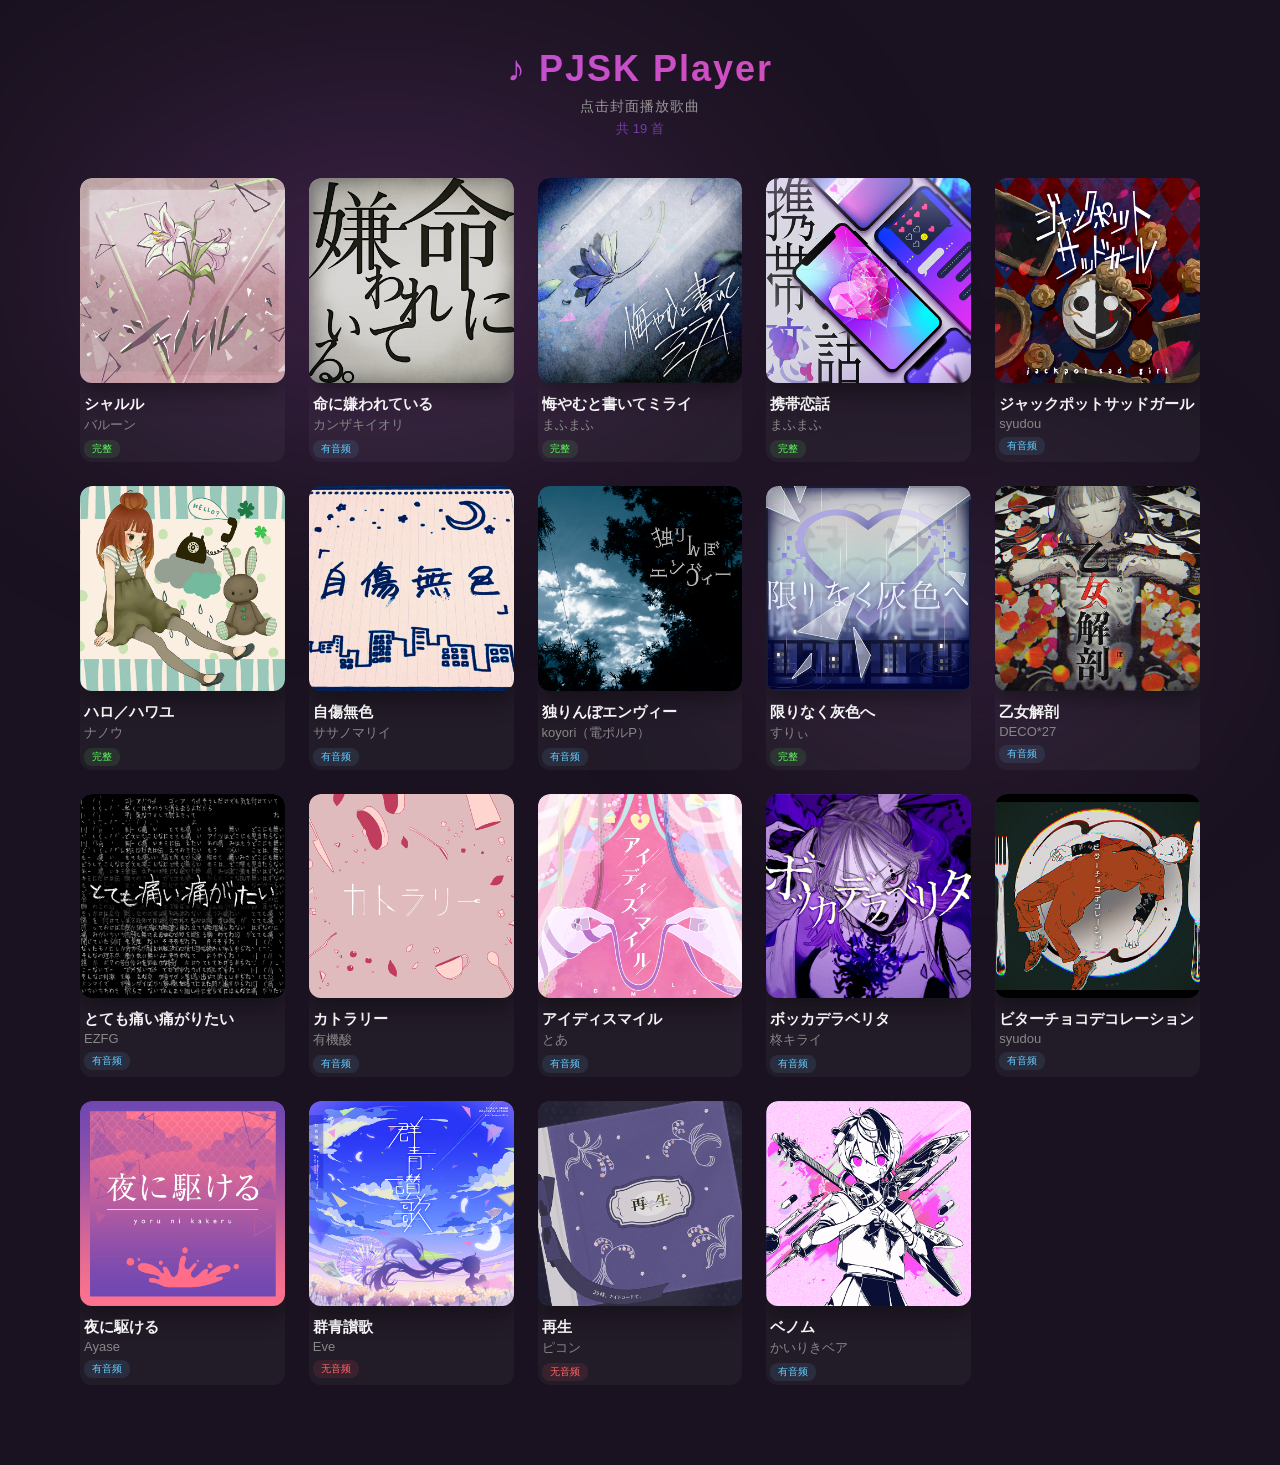
==== main.html @ 4e9cee90 "New beginning, new start." ====
<!DOCTYPE html>
<html lang="zh-CN">
<head>
    <meta charset="UTF-8">
    <meta name="viewport" content="width=device-width, initial-scale=1.0">
    <title>PJSK Player 歌曲库</title>
    <style>
        :root { --theme: #884499; }
        * { margin: 0; padding: 0; box-sizing: border-box; }
        body {
            font-family: -apple-system, BlinkMacSystemFont, 'Segoe UI', 'PingFang SC', 'Hiragino Sans GB', sans-serif;
            background: #1a1220;
            color: #fff;
            min-height: 100vh;
            position: relative;
        }
        body::before {
            content: '';
            position: fixed;
            inset: 0;
            z-index: 0;
            background:
                radial-gradient(ellipse 70% 60% at 30% 30%, rgba(136,68,153,0.35) 0%, transparent 55%),
                radial-gradient(ellipse 50% 50% at 75% 70%, rgba(136,68,153,0.22) 0%, transparent 50%);
            filter: blur(80px);
            pointer-events: none;
        }
        .header {
            position: relative;
            z-index: 1;
            padding: 48px 40px 16px;
            max-width: 1200px;
            margin: 0 auto;
            text-align: center;
        }
        .header h1 {
            font-size: 36px;
            font-weight: 800;
            letter-spacing: 2px;
            background: linear-gradient(135deg, #a855f7, #ec4899);
            -webkit-background-clip: text;
            -webkit-text-fill-color: transparent;
            background-clip: text;
        }
        .header p {
            color: #999;
            margin-top: 8px;
            font-size: 14px;
            letter-spacing: 1px;
        }
        .header .count {
            margin-top: 4px;
            font-size: 13px;
            color: rgba(168,85,247,0.6);
        }
        .song-grid {
            position: relative;
            z-index: 1;
            max-width: 1200px;
            margin: 0 auto;
            padding: 24px 40px 80px;
            display: grid;
            grid-template-columns: repeat(auto-fill, minmax(180px, 1fr));
            gap: 24px;
        }
        .song-card {
            cursor: pointer;
            transition: all 0.35s cubic-bezier(0.25,0.1,0.25,1);
            position: relative;
            border-radius: 12px;
            overflow: hidden;
            background: rgba(255,255,255,0.04);
        }
        .song-card:hover {
            transform: translateY(-6px) scale(1.02);
        }
        .song-card:active { transform: scale(0.96); }
        .card-cover {
            width: 100%;
            aspect-ratio: 1;
            border-radius: 12px;
            overflow: hidden;
            background: linear-gradient(135deg, #2d2d5e, #1a1a3e);
            position: relative;
            box-shadow: 0 8px 24px rgba(0,0,0,0.4);
            transition: box-shadow 0.35s ease;
        }
        .song-card:hover .card-cover {
            box-shadow: 0 12px 36px rgba(136,68,153,0.3);
        }
        .card-cover img {
            width: 100%;
            height: 100%;
            object-fit: cover;
            display: block;
            transition: transform 0.4s ease;
        }
        .song-card:hover .card-cover img {
            transform: scale(1.08);
        }
        .card-cover .play-overlay {
            position: absolute;
            inset: 0;
            background: rgba(0,0,0,0.45);
            display: flex;
            align-items: center;
            justify-content: center;
            opacity: 0;
            transition: opacity 0.3s ease;
            backdrop-filter: blur(2px);
        }
        .song-card:hover .play-overlay { opacity: 1; }
        .play-overlay .play-icon {
            width: 60px;
            height: 60px;
            border-radius: 50%;
            background: rgba(136,68,153,0.85);
            display: flex;
            align-items: center;
            justify-content: center;
            font-size: 28px;
            color: #fff;
            transform: scale(0.7);
            transition: transform 0.3s cubic-bezier(0.34,1.56,0.64,1);
        }
        .song-card:hover .play-icon {
            transform: scale(1);
        }
        .card-info {
            padding: 12px 4px 4px;
        }
        .card-title {
            font-size: 15px;
            font-weight: 600;
            white-space: nowrap;
            overflow: hidden;
            text-overflow: ellipsis;
        }
        .card-artist {
            font-size: 13px;
            color: #888;
            margin-top: 2px;
            white-space: nowrap;
            overflow: hidden;
            text-overflow: ellipsis;
        }
        .card-badges {
            display: flex;
            gap: 6px;
            margin-top: 6px;
        }
        .card-badge {
            font-size: 10px;
            padding: 2px 8px;
            border-radius: 8px;
            background: rgba(136,68,153,0.15);
            color: rgba(255,255,255,0.5);
        }
        .card-badge.ok { color: #6cf; background: rgba(102,204,255,0.1); }
        .card-badge.missing { color: #f66; background: rgba(255,102,102,0.1); }
        .card-badge.perfect { color: #6f6; background: rgba(102,255,102,0.1); }

        .empty-state {
            grid-column: 1 / -1;
            text-align: center;
            padding: 80px 20px;
            color: #666;
        }
        .empty-state .icon { font-size: 56px; margin-bottom: 16px; }
        .empty-state h3 { font-size: 20px; margin-bottom: 8px; color: #999; }
        .empty-state p { font-size: 14px; line-height: 1.6; }
        .empty-state code {
            background: rgba(255,255,255,0.08);
            padding: 2px 8px;
            border-radius: 4px;
            font-size: 13px;
            color: #c084fc;
        }

        /* 加载动画 */
        .song-grid.loading .song-card {
            opacity: 0;
            animation: fadeUp 0.4s ease forwards;
        }
        @keyframes fadeUp {
            from { opacity: 0; transform: translateY(20px); }
            to { opacity: 1; transform: translateY(0); }
        }

        @media (max-width: 800px) {
            .song-grid { grid-template-columns: repeat(auto-fill, minmax(150px, 1fr)); gap: 16px; padding: 16px 16px 60px; }
            .header { padding: 32px 16px 8px; }
            .header h1 { font-size: 28px; }
        }
        @media (max-width: 480px) {
            .song-grid { grid-template-columns: repeat(2, 1fr); gap: 12px; padding: 12px 12px 40px; }
            .card-title { font-size: 13px; }
            .card-artist { font-size: 11px; }
            .play-overlay .play-icon { width: 44px; height: 44px; font-size: 20px; }
        }
    </style>
</head>
<body>
    <div class="header">
        <h1>♪ PJSK Player</h1>
        <p>点击封面播放歌曲</p>
        <div class="count" id="songCount"></div>
    </div>
    <div class="song-grid" id="songGrid"></div>
    <script>
    // ═══════════════════════════════════════════════════════════
    // 从 songs.json 加载歌曲库
    // ═══════════════════════════════════════════════════════════
    let songs = [];

    async function loadSongs() {
        try {
            const response = await fetch('songs.json');
            songs = await response.json();
            render();
        } catch (error) {
            console.error('加载失败:', error);
            renderError('无法加载 songs.json');
        }
    }

    // ═══════════════════════════════════════════════════════════
    // 渲染封面墙
    // ═══════════════════════════════════════════════════════════
    function render() {
        const grid = document.getElementById('songGrid');
        document.getElementById('songCount').textContent = `共 ${songs.length} 首`;

        if (songs.length === 0) {
            grid.innerHTML = `
                <div class="empty-state">
                    <div class="icon">📋</div>
                    <h3>还没有添加歌曲</h3>
                    <p>在 <code>songs.json</code> 中添加歌曲信息后刷新即可</p>
                </div>`;
            return;
        }

        let html = '';
        songs.forEach((s, i) => {
            const audioOk = !!(s.neteaseId);
            const LRC_IDS = new Set(['19','60','61','66','90']);
            const lyricOk = LRC_IDS.has(s.id);
            let badge;
            if (audioOk && lyricOk) badge = '<span class="card-badge perfect">完整</span>';
            else if (audioOk) badge = '<span class="card-badge ok">有音频</span>';
            else badge = '<span class="card-badge missing">无音频</span>';

            const coverInner = s.cover
                ? `<img src="${s.cover}" alt="${s.title}" loading="lazy" />`
                : `<span style="font-size:40px;opacity:0.3;">🎵</span>`;
            html += `
                <div class="song-card" onclick="playSong('${s.id}')" style="animation-delay:${i * 0.04}s">
                    <div class="card-cover">
                        ${coverInner}
                        <div class="play-overlay"><div class="play-icon">▶</div></div>
                    </div>
                    <div class="card-info">
                        <div class="card-title">${s.title || '未命名歌曲'}</div>
                        <div class="card-artist">${s.artist || '未知歌手'}</div>
                        <div class="card-badges">${badge}</div>
                    </div>
                </div>`;
        });
        grid.innerHTML = html;
        grid.classList.add('loading');
    }

    function renderError(message) {
        const grid = document.getElementById('songGrid');
        grid.innerHTML = `
            <div class="empty-state" style="color:#e55;">
                <div class="icon">⚠️</div>
                <h3>加载失败</h3>
                <p>${message}</p>
                <p style="margin-top:12px;font-size:13px;color:#888;">请确保 <code>songs.json</code> 存在且格式正确</p>
            </div>`;
    }

    // ═══════════════════════════════════════════════════════════
    // 点击歌曲 → 跳转播放器
    // ═══════════════════════════════════════════════════════════
    function playSong(id) {
        const song = songs.find(s => s.id === id);
        if (!song) { alert('歌曲数据未找到'); return; }
        const NETBASE = 'http://music.163.com/song/media/outer/url?id=';
        if (!song.neteaseId) { alert('该歌曲尚未配置音频文件'); return; }

        const data = {
            title: song.title || '',
            artist: song.artist || '',
            coverUrl: song.cover || '',
            audioUrl: NETBASE + song.neteaseId + '.mp3',
            lrcText: '',
        };
        localStorage.setItem('pjsk_song_' + id, JSON.stringify(data));
        window.location.href = 'player.html?id=' + encodeURIComponent(id);
    }

    loadSongs();
    </script>
</body>
</html>
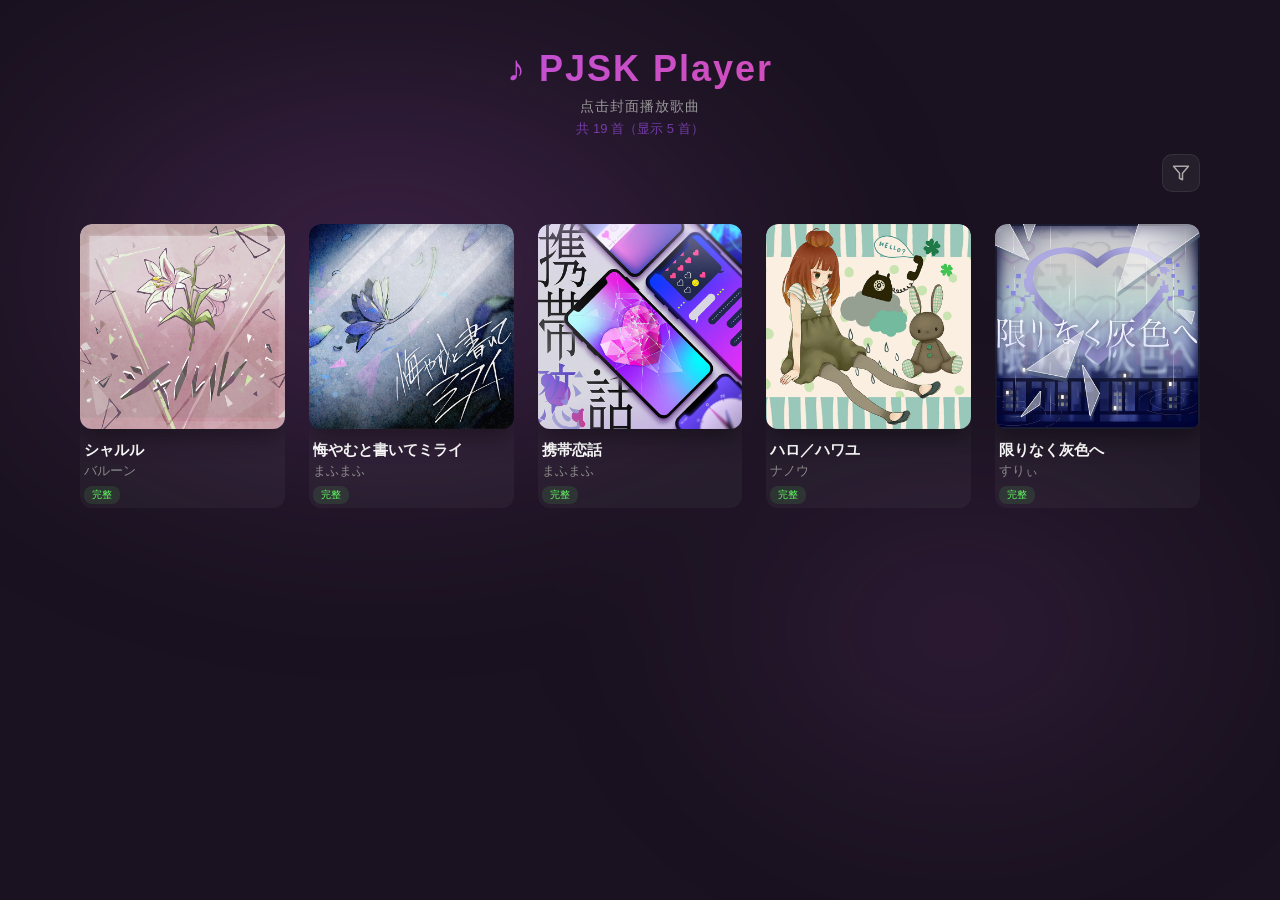
==== commit bed4b541: "添加筛选排序功能" ====
--- a/main.html
+++ b/main.html
@@ -160,6 +160,149 @@
         .card-badge.missing { color: #f66; background: rgba(255,102,102,0.1); }
         .card-badge.perfect { color: #6f6; background: rgba(102,255,102,0.1); }
 
+        /* ── 工具栏（标题与封面墙之间） ── */
+        .toolbar {
+            position: relative;
+            z-index: 5;
+            max-width: 1200px;
+            margin: 0 auto;
+            padding: 0 40px 8px;
+            text-align: right;
+        }
+
+        /* ── 漏斗按钮 ── */
+        .filter-btn {
+            display: inline-flex;
+            align-items: center;
+            justify-content: center;
+            width: 38px;
+            height: 38px;
+            border-radius: 10px;
+            border: 1px solid rgba(255,255,255,0.08);
+            background: rgba(255,255,255,0.05);
+            color: #aaa;
+            cursor: pointer;
+            transition: all 0.25s;
+        }
+        .filter-btn:hover {
+            background: rgba(168,85,247,0.18);
+            border-color: rgba(168,85,247,0.3);
+            color: #fff;
+        }
+
+        /* ── 弹出面板（按钮下方展开） ── */
+        .filter-popup {
+            position: absolute;
+            top: calc(100% + 4px);
+            right: 0;
+            z-index: 200;
+            background: rgba(25,18,30,0.98);
+            border: 1px solid rgba(255,255,255,0.08);
+            border-radius: 14px;
+            padding: 22px 24px;
+            min-width: 230px;
+            text-align: left;
+            box-shadow: 0 16px 48px rgba(0,0,0,0.6);
+            opacity: 0;
+            pointer-events: none;
+            transform: translateY(-6px);
+            transition: all 0.25s cubic-bezier(0.22,1,0.36,1);
+        }
+        .filter-popup.open {
+            opacity: 1;
+            pointer-events: auto;
+            transform: translateY(0);
+        }
+        .popup-title {
+            font-size: 17px;
+            font-weight: 600;
+            color: #fff;
+            margin-bottom: 20px;
+            text-align: center;
+        }
+        .popup-section {
+            margin-bottom: 18px;
+        }
+        .popup-section:last-child { margin-bottom: 0; }
+        .popup-section-title {
+            font-size: 12px;
+            font-weight: 600;
+            color: rgba(168,85,247,0.7);
+            text-transform: uppercase;
+            letter-spacing: 1px;
+            margin-bottom: 10px;
+        }
+        .filter-popup .filter-item {
+            display: flex;
+            align-items: center;
+            gap: 8px;
+            font-size: 14px;
+            color: #ccc;
+            cursor: pointer;
+            user-select: none;
+            padding: 6px 0;
+            transition: color 0.15s;
+        }
+        .filter-popup .filter-item:hover { color: #fff; }
+        .filter-popup .filter-item input { display: none; }
+        .filter-popup .filter-dot {
+            display: inline-block;
+            width: 12px;
+            height: 12px;
+            border-radius: 50%;
+            border: 2px solid #555;
+            transition: all 0.2s;
+            flex-shrink: 0;
+        }
+        .filter-popup .filter-item input:checked + .filter-dot {
+            border-color: transparent;
+        }
+        .filter-popup .filter-dot.dot-ok { background: transparent; }
+        .filter-popup .filter-item input:checked + .filter-dot.dot-ok { background: #6f6; }
+        .filter-popup .filter-dot.dot-warn { background: transparent; }
+        .filter-popup .filter-item input:checked + .filter-dot.dot-warn { background: #6cf; }
+        .filter-popup .filter-dot.dot-miss { background: transparent; }
+        .filter-popup .filter-item input:checked + .filter-dot.dot-miss { background: #f66; }
+
+        .filter-popup .sort-group {
+            display: flex;
+            flex-direction: column;
+            gap: 4px;
+        }
+        .filter-popup .sort-option {
+            cursor: pointer;
+            color: #aaa;
+            user-select: none;
+            padding: 6px 0;
+            border-radius: 0;
+            transition: color 0.15s;
+            display: flex;
+            align-items: center;
+            gap: 8px;
+            font-size: 14px;
+        }
+        .filter-popup .sort-option:hover { color: #fff; }
+        .filter-popup .sort-dot {
+            display: inline-block;
+            width: 12px;
+            height: 12px;
+            border-radius: 50%;
+            border: 2px solid #555;
+            transition: all 0.2s;
+            flex-shrink: 0;
+        }
+        .filter-popup .sort-option.active .sort-dot {
+            border-color: transparent;
+            background: #a855f7;
+        }
+        .filter-popup .sort-arrow {
+            font-size: 10px;
+            color: #888;
+            margin-left: auto;
+            transition: color 0.15s;
+        }
+        .filter-popup .sort-option.active .sort-arrow { color: #a855f7; }
+
         .empty-state {
             grid-column: 1 / -1;
             text-align: center;
@@ -191,12 +334,14 @@
             .song-grid { grid-template-columns: repeat(auto-fill, minmax(150px, 1fr)); gap: 16px; padding: 16px 16px 60px; }
             .header { padding: 32px 16px 8px; }
             .header h1 { font-size: 28px; }
+            .toolbar { padding: 0 16px 6px; }
         }
         @media (max-width: 480px) {
             .song-grid { grid-template-columns: repeat(2, 1fr); gap: 12px; padding: 12px 12px 40px; }
             .card-title { font-size: 13px; }
             .card-artist { font-size: 11px; }
             .play-overlay .play-icon { width: 44px; height: 44px; font-size: 20px; }
+            .toolbar { padding: 0 12px 4px; }
         }
     </style>
 </head>
@@ -206,12 +351,97 @@
         <p>点击封面播放歌曲</p>
         <div class="count" id="songCount"></div>
     </div>
+    <div class="toolbar">
+        <button class="filter-btn" id="filterBtn" onclick="togglePopup()" title="筛选与排序">
+            <svg width="18" height="18" viewBox="0 0 24 24" fill="none" stroke="currentColor" stroke-width="2" stroke-linecap="round" stroke-linejoin="round"><path d="M22 3H2l8 9.46V19l4 2v-8.54L22 3z"/></svg>
+        </button>
+        <div class="filter-popup" id="filterPopup">
+            <div class="popup-title">筛选与排序</div>
+            <div class="popup-section">
+                <div class="popup-section-title">筛选</div>
+                <label class="filter-item">
+                    <input type="checkbox" id="filterComplete" checked onchange="onFilterChange()">
+                    <span class="filter-dot dot-ok"></span> 完整
+                </label>
+                <label class="filter-item">
+                    <input type="checkbox" id="filterNoLyrics" onchange="onFilterChange()">
+                    <span class="filter-dot dot-warn"></span> 无歌词
+                </label>
+                <label class="filter-item">
+                    <input type="checkbox" id="filterUnavailable" onchange="onFilterChange()">
+                    <span class="filter-dot dot-miss"></span> 不可用
+                </label>
+            </div>
+            <div class="popup-section">
+                <div class="popup-section-title">排序</div>
+                <div class="sort-group">
+                    <span class="sort-option active" data-sort="id" onclick="onSortClick('id')">
+                        <span class="sort-dot" id="sortDotId"></span> 歌曲ID
+                        <span class="sort-arrow" id="sortArrowId">▲</span>
+                    </span>
+                    <span class="sort-option" data-sort="title" onclick="onSortClick('title')">
+                        <span class="sort-dot" id="sortDotTitle"></span> 标题
+                        <span class="sort-arrow" id="sortArrowTitle"></span>
+                    </span>
+                </div>
+            </div>
+        </div>
+    </div>
     <div class="song-grid" id="songGrid"></div>
     <script>
     // ═══════════════════════════════════════════════════════════
     // 从 songs.json 加载歌曲库
     // ═══════════════════════════════════════════════════════════
     let songs = [];
+    let sortBy = 'id';
+    let sortAsc = true;
+
+    const LRC_IDS = new Set(['19','60','61','66','90']);
+
+    function getSongBadge(s) {
+        const audioOk = !!(s.neteaseId);
+        const lyricOk = LRC_IDS.has(s.id);
+        if (audioOk && lyricOk) return 'complete';
+        if (audioOk) return 'no-lyrics';
+        return 'unavailable';
+    }
+
+    function getFilteredSongs() {
+        const fComp = document.getElementById('filterComplete').checked;
+        const fNoLrc = document.getElementById('filterNoLyrics').checked;
+        const fUnav = document.getElementById('filterUnavailable').checked;
+        return songs.filter(s => {
+            const badge = getSongBadge(s);
+            if (badge === 'complete' && !fComp) return false;
+            if (badge === 'no-lyrics' && !fNoLrc) return false;
+            if (badge === 'unavailable' && !fUnav) return false;
+            return true;
+        });
+    }
+
+    function getSortedSongs(list) {
+        const sorted = [...list];
+        sorted.sort((a, b) => {
+            let cmp;
+            if (sortBy === 'id') {
+                cmp = parseInt(a.id, 10) - parseInt(b.id, 10);
+            } else {
+                cmp = (a.title || '').localeCompare(b.title || '', 'zh-CN');
+            }
+            return sortAsc ? cmp : -cmp;
+        });
+        return sorted;
+    }
+
+    function updateSortUI() {
+        document.querySelectorAll('.sort-option').forEach(el => {
+            const val = el.dataset.sort;
+            const isActive = val === sortBy;
+            el.classList.toggle('active', isActive);
+            const arrow = el.querySelector('.sort-arrow');
+            if (arrow) arrow.textContent = isActive ? (sortAsc ? '▲' : '▼') : '';
+        });
+    }
 
     async function loadSongs() {
         try {
@@ -224,32 +454,55 @@
         }
     }
 
+    function togglePopup() {
+        document.getElementById('filterPopup').classList.toggle('open');
+    }
+
+    function closePopup() {
+        document.getElementById('filterPopup').classList.remove('open');
+    }
+
+    function onFilterChange() {
+        render();
+    }
+
+    function onSortClick(field) {
+        if (sortBy === field) {
+            sortAsc = !sortAsc;
+        } else {
+            sortBy = field;
+            sortAsc = true;
+        }
+        updateSortUI();
+        render();
+    }
+
     // ═══════════════════════════════════════════════════════════
     // 渲染封面墙
     // ═══════════════════════════════════════════════════════════
     function render() {
         const grid = document.getElementById('songGrid');
-        document.getElementById('songCount').textContent = `共 ${songs.length} 首`;
-
-        if (songs.length === 0) {
+        const filtered = getFilteredSongs();
+        const sorted = getSortedSongs(filtered);
+        document.getElementById('songCount').textContent = `共 ${songs.length} 首（显示 ${sorted.length} 首）`;
+
+        if (sorted.length === 0) {
             grid.innerHTML = `
                 <div class="empty-state">
-                    <div class="icon">📋</div>
-                    <h3>还没有添加歌曲</h3>
-                    <p>在 <code>songs.json</code> 中添加歌曲信息后刷新即可</p>
+                    <div class="icon">🔍</div>
+                    <h3>没有符合条件的歌曲</h3>
+                    <p>请调整筛选条件</p>
                 </div>`;
             return;
         }
 
         let html = '';
-        songs.forEach((s, i) => {
-            const audioOk = !!(s.neteaseId);
-            const LRC_IDS = new Set(['19','60','61','66','90']);
-            const lyricOk = LRC_IDS.has(s.id);
-            let badge;
-            if (audioOk && lyricOk) badge = '<span class="card-badge perfect">完整</span>';
-            else if (audioOk) badge = '<span class="card-badge ok">有音频</span>';
-            else badge = '<span class="card-badge missing">无音频</span>';
+        sorted.forEach((s, i) => {
+            const badgeType = getSongBadge(s);
+            let badgeHtml;
+            if (badgeType === 'complete') badgeHtml = '<span class="card-badge perfect">完整</span>';
+            else if (badgeType === 'no-lyrics') badgeHtml = '<span class="card-badge ok">无歌词</span>';
+            else badgeHtml = '<span class="card-badge missing">不可用</span>';
 
             const coverInner = s.cover
                 ? `<img src="${s.cover}" alt="${s.title}" loading="lazy" />`
@@ -263,7 +516,7 @@
                     <div class="card-info">
                         <div class="card-title">${s.title || '未命名歌曲'}</div>
                         <div class="card-artist">${s.artist || '未知歌手'}</div>
-                        <div class="card-badges">${badge}</div>
+                        <div class="card-badges">${badgeHtml}</div>
                     </div>
                 </div>`;
         });
@@ -302,6 +555,17 @@
         window.location.href = 'player.html?id=' + encodeURIComponent(id);
     }
 
+    document.addEventListener('keydown', e => {
+        if (e.key === 'Escape') closePopup();
+    });
+    document.addEventListener('click', e => {
+        const popup = document.getElementById('filterPopup');
+        const btn = document.getElementById('filterBtn');
+        if (popup.classList.contains('open') && !popup.contains(e.target) && !btn.contains(e.target)) {
+            closePopup();
+        }
+    });
+
     loadSongs();
     </script>
 </body>
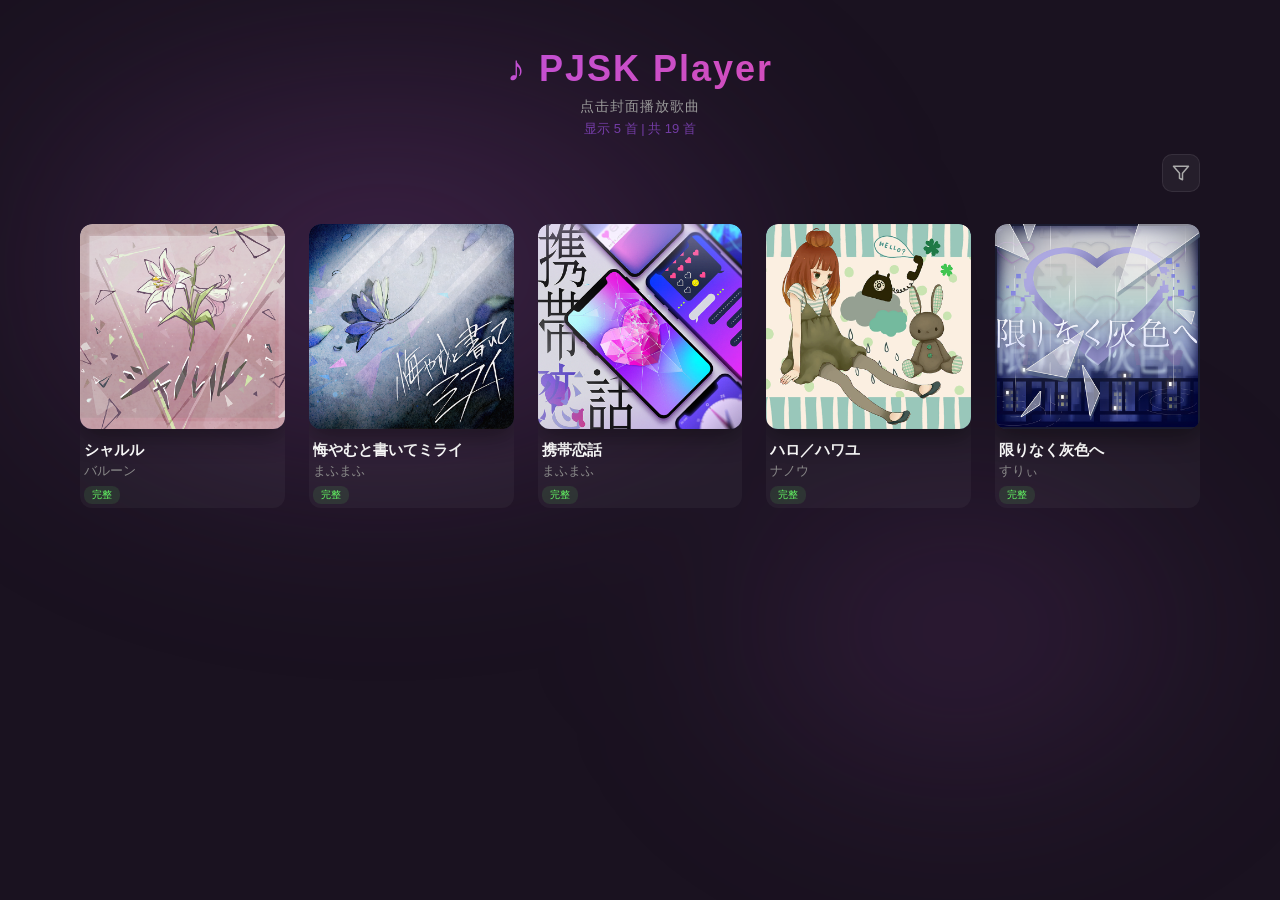
==== commit a71819ed: "增加角色头像框" ====
--- a/main.html
+++ b/main.html
@@ -484,7 +484,7 @@
         const grid = document.getElementById('songGrid');
         const filtered = getFilteredSongs();
         const sorted = getSortedSongs(filtered);
-        document.getElementById('songCount').textContent = `共 ${songs.length} 首（显示 ${sorted.length} 首）`;
+        document.getElementById('songCount').textContent = `显示 ${sorted.length} 首 | 共 ${songs.length} 首`;
 
         if (sorted.length === 0) {
             grid.innerHTML = `
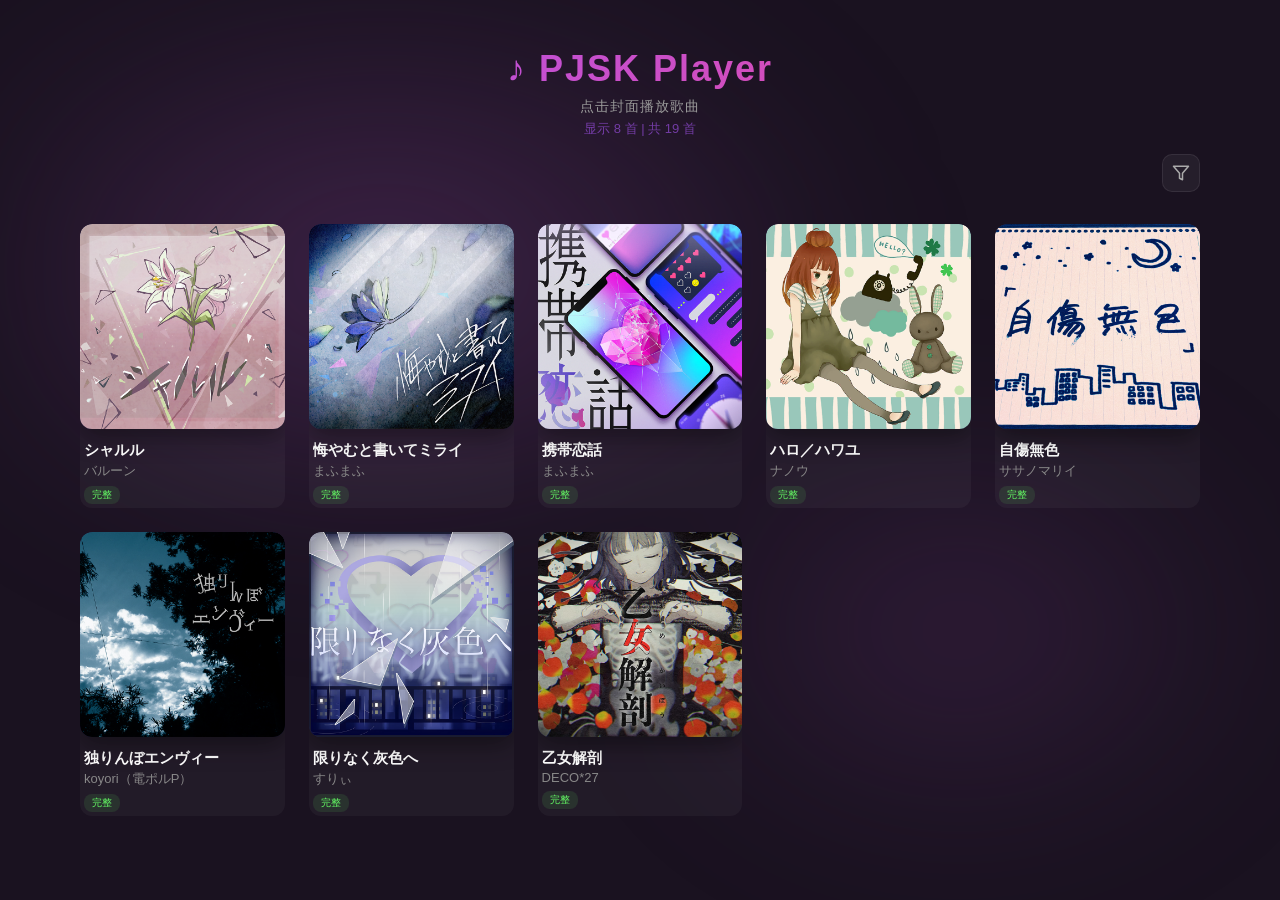
==== commit d651cf8e: "头像框修复" ====
--- a/main.html
+++ b/main.html
@@ -1,12 +1,26 @@
 <!DOCTYPE html>
 <html lang="zh-CN">
+
 <head>
     <meta charset="UTF-8">
     <meta name="viewport" content="width=device-width, initial-scale=1.0">
     <title>PJSK Player 歌曲库</title>
     <style>
-        :root { --theme: #884499; }
-        * { margin: 0; padding: 0; box-sizing: border-box; }
+        :root {
+            --theme: #884499;
+        }
+
+        * {
+            margin: 0;
+            padding: 0;
+            box-sizing: border-box;
+        }
+
+        html, body {
+            scrollbar-width: none;
+        }
+        html::-webkit-scrollbar, body::-webkit-scrollbar { display: none; }
+
         body {
             font-family: -apple-system, BlinkMacSystemFont, 'Segoe UI', 'PingFang SC', 'Hiragino Sans GB', sans-serif;
             background: #1a1220;
@@ -14,17 +28,19 @@
             min-height: 100vh;
             position: relative;
         }
+
         body::before {
             content: '';
             position: fixed;
             inset: 0;
             z-index: 0;
             background:
-                radial-gradient(ellipse 70% 60% at 30% 30%, rgba(136,68,153,0.35) 0%, transparent 55%),
-                radial-gradient(ellipse 50% 50% at 75% 70%, rgba(136,68,153,0.22) 0%, transparent 50%);
+                radial-gradient(ellipse 70% 60% at 30% 30%, rgba(136, 68, 153, 0.35) 0%, transparent 55%),
+                radial-gradient(ellipse 50% 50% at 75% 70%, rgba(136, 68, 153, 0.22) 0%, transparent 50%);
             filter: blur(80px);
             pointer-events: none;
         }
+
         .header {
             position: relative;
             z-index: 1;
@@ -33,6 +49,7 @@
             margin: 0 auto;
             text-align: center;
         }
+
         .header h1 {
             font-size: 36px;
             font-weight: 800;
@@ -42,17 +59,20 @@
             -webkit-text-fill-color: transparent;
             background-clip: text;
         }
+
         .header p {
             color: #999;
             margin-top: 8px;
             font-size: 14px;
             letter-spacing: 1px;
         }
+
         .header .count {
             margin-top: 4px;
             font-size: 13px;
-            color: rgba(168,85,247,0.6);
-        }
+            color: rgba(168, 85, 247, 0.6);
+        }
+
         .song-grid {
             position: relative;
             z-index: 1;
@@ -63,18 +83,24 @@
             grid-template-columns: repeat(auto-fill, minmax(180px, 1fr));
             gap: 24px;
         }
+
         .song-card {
             cursor: pointer;
-            transition: all 0.35s cubic-bezier(0.25,0.1,0.25,1);
+            transition: all 0.35s cubic-bezier(0.25, 0.1, 0.25, 1);
             position: relative;
             border-radius: 12px;
             overflow: hidden;
-            background: rgba(255,255,255,0.04);
-        }
+            background: rgba(255, 255, 255, 0.04);
+        }
+
         .song-card:hover {
             transform: translateY(-6px) scale(1.02);
         }
-        .song-card:active { transform: scale(0.96); }
+
+        .song-card:active {
+            transform: scale(0.96);
+        }
+
         .card-cover {
             width: 100%;
             aspect-ratio: 1;
@@ -82,12 +108,14 @@
             overflow: hidden;
             background: linear-gradient(135deg, #2d2d5e, #1a1a3e);
             position: relative;
-            box-shadow: 0 8px 24px rgba(0,0,0,0.4);
+            box-shadow: 0 8px 24px rgba(0, 0, 0, 0.4);
             transition: box-shadow 0.35s ease;
         }
+
         .song-card:hover .card-cover {
-            box-shadow: 0 12px 36px rgba(136,68,153,0.3);
-        }
+            box-shadow: 0 12px 36px rgba(136, 68, 153, 0.3);
+        }
+
         .card-cover img {
             width: 100%;
             height: 100%;
@@ -95,13 +123,15 @@
             display: block;
             transition: transform 0.4s ease;
         }
+
         .song-card:hover .card-cover img {
             transform: scale(1.08);
         }
+
         .card-cover .play-overlay {
             position: absolute;
             inset: 0;
-            background: rgba(0,0,0,0.45);
+            background: rgba(0, 0, 0, 0.45);
             display: flex;
             align-items: center;
             justify-content: center;
@@ -109,26 +139,33 @@
             transition: opacity 0.3s ease;
             backdrop-filter: blur(2px);
         }
-        .song-card:hover .play-overlay { opacity: 1; }
+
+        .song-card:hover .play-overlay {
+            opacity: 1;
+        }
+
         .play-overlay .play-icon {
             width: 60px;
             height: 60px;
             border-radius: 50%;
-            background: rgba(136,68,153,0.85);
+            background: rgba(136, 68, 153, 0.85);
             display: flex;
             align-items: center;
             justify-content: center;
             font-size: 28px;
             color: #fff;
             transform: scale(0.7);
-            transition: transform 0.3s cubic-bezier(0.34,1.56,0.64,1);
-        }
+            transition: transform 0.3s cubic-bezier(0.34, 1.56, 0.64, 1);
+        }
+
         .song-card:hover .play-icon {
             transform: scale(1);
         }
+
         .card-info {
             padding: 12px 4px 4px;
         }
+
         .card-title {
             font-size: 15px;
             font-weight: 600;
@@ -136,6 +173,7 @@
             overflow: hidden;
             text-overflow: ellipsis;
         }
+
         .card-artist {
             font-size: 13px;
             color: #888;
@@ -144,21 +182,35 @@
             overflow: hidden;
             text-overflow: ellipsis;
         }
+
         .card-badges {
             display: flex;
             gap: 6px;
             margin-top: 6px;
         }
+
         .card-badge {
             font-size: 10px;
             padding: 2px 8px;
             border-radius: 8px;
-            background: rgba(136,68,153,0.15);
-            color: rgba(255,255,255,0.5);
-        }
-        .card-badge.ok { color: #6cf; background: rgba(102,204,255,0.1); }
-        .card-badge.missing { color: #f66; background: rgba(255,102,102,0.1); }
-        .card-badge.perfect { color: #6f6; background: rgba(102,255,102,0.1); }
+            background: rgba(136, 68, 153, 0.15);
+            color: rgba(255, 255, 255, 0.5);
+        }
+
+        .card-badge.ok {
+            color: #6cf;
+            background: rgba(102, 204, 255, 0.1);
+        }
+
+        .card-badge.missing {
+            color: #f66;
+            background: rgba(255, 102, 102, 0.1);
+        }
+
+        .card-badge.perfect {
+            color: #6f6;
+            background: rgba(102, 255, 102, 0.1);
+        }
 
         /* ── 工具栏（标题与封面墙之间） ── */
         .toolbar {
@@ -178,15 +230,16 @@
             width: 38px;
             height: 38px;
             border-radius: 10px;
-            border: 1px solid rgba(255,255,255,0.08);
-            background: rgba(255,255,255,0.05);
+            border: 1px solid rgba(255, 255, 255, 0.08);
+            background: rgba(255, 255, 255, 0.05);
             color: #aaa;
             cursor: pointer;
             transition: all 0.25s;
         }
+
         .filter-btn:hover {
-            background: rgba(168,85,247,0.18);
-            border-color: rgba(168,85,247,0.3);
+            background: rgba(168, 85, 247, 0.18);
+            border-color: rgba(168, 85, 247, 0.3);
             color: #fff;
         }
 
@@ -196,23 +249,25 @@
             top: calc(100% + 4px);
             right: 0;
             z-index: 200;
-            background: rgba(25,18,30,0.98);
-            border: 1px solid rgba(255,255,255,0.08);
+            background: rgba(25, 18, 30, 0.98);
+            border: 1px solid rgba(255, 255, 255, 0.08);
             border-radius: 14px;
             padding: 22px 24px;
             min-width: 230px;
             text-align: left;
-            box-shadow: 0 16px 48px rgba(0,0,0,0.6);
+            box-shadow: 0 16px 48px rgba(0, 0, 0, 0.6);
             opacity: 0;
             pointer-events: none;
             transform: translateY(-6px);
-            transition: all 0.25s cubic-bezier(0.22,1,0.36,1);
-        }
+            transition: all 0.25s cubic-bezier(0.22, 1, 0.36, 1);
+        }
+
         .filter-popup.open {
             opacity: 1;
             pointer-events: auto;
             transform: translateY(0);
         }
+
         .popup-title {
             font-size: 17px;
             font-weight: 600;
@@ -220,18 +275,24 @@
             margin-bottom: 20px;
             text-align: center;
         }
+
         .popup-section {
             margin-bottom: 18px;
         }
-        .popup-section:last-child { margin-bottom: 0; }
+
+        .popup-section:last-child {
+            margin-bottom: 0;
+        }
+
         .popup-section-title {
             font-size: 12px;
             font-weight: 600;
-            color: rgba(168,85,247,0.7);
+            color: rgba(168, 85, 247, 0.7);
             text-transform: uppercase;
             letter-spacing: 1px;
             margin-bottom: 10px;
         }
+
         .filter-popup .filter-item {
             display: flex;
             align-items: center;
@@ -243,8 +304,15 @@
             padding: 6px 0;
             transition: color 0.15s;
         }
-        .filter-popup .filter-item:hover { color: #fff; }
-        .filter-popup .filter-item input { display: none; }
+
+        .filter-popup .filter-item:hover {
+            color: #fff;
+        }
+
+        .filter-popup .filter-item input {
+            display: none;
+        }
+
         .filter-popup .filter-dot {
             display: inline-block;
             width: 12px;
@@ -254,21 +322,41 @@
             transition: all 0.2s;
             flex-shrink: 0;
         }
-        .filter-popup .filter-item input:checked + .filter-dot {
+
+        .filter-popup .filter-item input:checked+.filter-dot {
             border-color: transparent;
         }
-        .filter-popup .filter-dot.dot-ok { background: transparent; }
-        .filter-popup .filter-item input:checked + .filter-dot.dot-ok { background: #6f6; }
-        .filter-popup .filter-dot.dot-warn { background: transparent; }
-        .filter-popup .filter-item input:checked + .filter-dot.dot-warn { background: #6cf; }
-        .filter-popup .filter-dot.dot-miss { background: transparent; }
-        .filter-popup .filter-item input:checked + .filter-dot.dot-miss { background: #f66; }
+
+        .filter-popup .filter-dot.dot-ok {
+            background: transparent;
+        }
+
+        .filter-popup .filter-item input:checked+.filter-dot.dot-ok {
+            background: #6f6;
+        }
+
+        .filter-popup .filter-dot.dot-warn {
+            background: transparent;
+        }
+
+        .filter-popup .filter-item input:checked+.filter-dot.dot-warn {
+            background: #6cf;
+        }
+
+        .filter-popup .filter-dot.dot-miss {
+            background: transparent;
+        }
+
+        .filter-popup .filter-item input:checked+.filter-dot.dot-miss {
+            background: #f66;
+        }
 
         .filter-popup .sort-group {
             display: flex;
             flex-direction: column;
             gap: 4px;
         }
+
         .filter-popup .sort-option {
             cursor: pointer;
             color: #aaa;
@@ -281,7 +369,11 @@
             gap: 8px;
             font-size: 14px;
         }
-        .filter-popup .sort-option:hover { color: #fff; }
+
+        .filter-popup .sort-option:hover {
+            color: #fff;
+        }
+
         .filter-popup .sort-dot {
             display: inline-block;
             width: 12px;
@@ -291,17 +383,22 @@
             transition: all 0.2s;
             flex-shrink: 0;
         }
+
         .filter-popup .sort-option.active .sort-dot {
             border-color: transparent;
             background: #a855f7;
         }
+
         .filter-popup .sort-arrow {
             font-size: 10px;
             color: #888;
             margin-left: auto;
             transition: color 0.15s;
         }
-        .filter-popup .sort-option.active .sort-arrow { color: #a855f7; }
+
+        .filter-popup .sort-option.active .sort-arrow {
+            color: #a855f7;
+        }
 
         .empty-state {
             grid-column: 1 / -1;
@@ -309,11 +406,25 @@
             padding: 80px 20px;
             color: #666;
         }
-        .empty-state .icon { font-size: 56px; margin-bottom: 16px; }
-        .empty-state h3 { font-size: 20px; margin-bottom: 8px; color: #999; }
-        .empty-state p { font-size: 14px; line-height: 1.6; }
+
+        .empty-state .icon {
+            font-size: 56px;
+            margin-bottom: 16px;
+        }
+
+        .empty-state h3 {
+            font-size: 20px;
+            margin-bottom: 8px;
+            color: #999;
+        }
+
+        .empty-state p {
+            font-size: 14px;
+            line-height: 1.6;
+        }
+
         .empty-state code {
-            background: rgba(255,255,255,0.08);
+            background: rgba(255, 255, 255, 0.08);
             padding: 2px 8px;
             border-radius: 4px;
             font-size: 13px;
@@ -325,26 +436,67 @@
             opacity: 0;
             animation: fadeUp 0.4s ease forwards;
         }
+
         @keyframes fadeUp {
-            from { opacity: 0; transform: translateY(20px); }
-            to { opacity: 1; transform: translateY(0); }
+            from {
+                opacity: 0;
+                transform: translateY(20px);
+            }
+
+            to {
+                opacity: 1;
+                transform: translateY(0);
+            }
         }
 
         @media (max-width: 800px) {
-            .song-grid { grid-template-columns: repeat(auto-fill, minmax(150px, 1fr)); gap: 16px; padding: 16px 16px 60px; }
-            .header { padding: 32px 16px 8px; }
-            .header h1 { font-size: 28px; }
-            .toolbar { padding: 0 16px 6px; }
-        }
+            .song-grid {
+                grid-template-columns: repeat(auto-fill, minmax(150px, 1fr));
+                gap: 16px;
+                padding: 16px 16px 60px;
+            }
+
+            .header {
+                padding: 32px 16px 8px;
+            }
+
+            .header h1 {
+                font-size: 28px;
+            }
+
+            .toolbar {
+                padding: 0 16px 6px;
+            }
+        }
+
         @media (max-width: 480px) {
-            .song-grid { grid-template-columns: repeat(2, 1fr); gap: 12px; padding: 12px 12px 40px; }
-            .card-title { font-size: 13px; }
-            .card-artist { font-size: 11px; }
-            .play-overlay .play-icon { width: 44px; height: 44px; font-size: 20px; }
-            .toolbar { padding: 0 12px 4px; }
+            .song-grid {
+                grid-template-columns: repeat(2, 1fr);
+                gap: 12px;
+                padding: 12px 12px 40px;
+            }
+
+            .card-title {
+                font-size: 13px;
+            }
+
+            .card-artist {
+                font-size: 11px;
+            }
+
+            .play-overlay .play-icon {
+                width: 44px;
+                height: 44px;
+                font-size: 20px;
+            }
+
+            .toolbar {
+                padding: 0 12px 4px;
+            }
         }
     </style>
 </head>
+
 <body>
     <div class="header">
         <h1>♪ PJSK Player</h1>
@@ -353,7 +505,10 @@
     </div>
     <div class="toolbar">
         <button class="filter-btn" id="filterBtn" onclick="togglePopup()" title="筛选与排序">
-            <svg width="18" height="18" viewBox="0 0 24 24" fill="none" stroke="currentColor" stroke-width="2" stroke-linecap="round" stroke-linejoin="round"><path d="M22 3H2l8 9.46V19l4 2v-8.54L22 3z"/></svg>
+            <svg width="18" height="18" viewBox="0 0 24 24" fill="none" stroke="currentColor" stroke-width="2"
+                stroke-linecap="round" stroke-linejoin="round">
+                <path d="M22 3H2l8 9.46V19l4 2v-8.54L22 3z" />
+            </svg>
         </button>
         <div class="filter-popup" id="filterPopup">
             <div class="popup-title">筛选与排序</div>
@@ -389,125 +544,121 @@
     </div>
     <div class="song-grid" id="songGrid"></div>
     <script>
-    // ═══════════════════════════════════════════════════════════
-    // 从 songs.json 加载歌曲库
-    // ═══════════════════════════════════════════════════════════
-    let songs = [];
-    let sortBy = 'id';
-    let sortAsc = true;
-
-    const LRC_IDS = new Set(['19','60','61','66','90']);
-
-    function getSongBadge(s) {
-        const audioOk = !!(s.neteaseId);
-        const lyricOk = LRC_IDS.has(s.id);
-        if (audioOk && lyricOk) return 'complete';
-        if (audioOk) return 'no-lyrics';
-        return 'unavailable';
-    }
-
-    function getFilteredSongs() {
-        const fComp = document.getElementById('filterComplete').checked;
-        const fNoLrc = document.getElementById('filterNoLyrics').checked;
-        const fUnav = document.getElementById('filterUnavailable').checked;
-        return songs.filter(s => {
-            const badge = getSongBadge(s);
-            if (badge === 'complete' && !fComp) return false;
-            if (badge === 'no-lyrics' && !fNoLrc) return false;
-            if (badge === 'unavailable' && !fUnav) return false;
-            return true;
-        });
-    }
-
-    function getSortedSongs(list) {
-        const sorted = [...list];
-        sorted.sort((a, b) => {
-            let cmp;
-            if (sortBy === 'id') {
-                cmp = parseInt(a.id, 10) - parseInt(b.id, 10);
+        // 从 songs.json 加载歌曲库
+        let songs = [];
+        let sortBy = 'id';
+        let sortAsc = true;
+
+        const LRC_IDS = new Set(['19', '60', '61', '66', '67', '74', '90', '92']); //有歌词的歌曲
+
+        function getSongBadge(s) {
+            const audioOk = !!(s.neteaseId);
+            const lyricOk = LRC_IDS.has(s.id);
+            if (audioOk && lyricOk) return 'complete';
+            if (audioOk) return 'no-lyrics';
+            return 'unavailable';
+        }
+
+        function getFilteredSongs() {
+            const fComp = document.getElementById('filterComplete').checked;
+            const fNoLrc = document.getElementById('filterNoLyrics').checked;
+            const fUnav = document.getElementById('filterUnavailable').checked;
+            return songs.filter(s => {
+                const badge = getSongBadge(s);
+                if (badge === 'complete' && !fComp) return false;
+                if (badge === 'no-lyrics' && !fNoLrc) return false;
+                if (badge === 'unavailable' && !fUnav) return false;
+                return true;
+            });
+        }
+
+        function getSortedSongs(list) {
+            const sorted = [...list];
+            sorted.sort((a, b) => {
+                let cmp;
+                if (sortBy === 'id') {
+                    cmp = parseInt(a.id, 10) - parseInt(b.id, 10);
+                } else {
+                    cmp = (a.title || '').localeCompare(b.title || '', 'zh-CN');
+                }
+                return sortAsc ? cmp : -cmp;
+            });
+            return sorted;
+        }
+
+        function updateSortUI() {
+            document.querySelectorAll('.sort-option').forEach(el => {
+                const val = el.dataset.sort;
+                const isActive = val === sortBy;
+                el.classList.toggle('active', isActive);
+                const arrow = el.querySelector('.sort-arrow');
+                if (arrow) arrow.textContent = isActive ? (sortAsc ? '▲' : '▼') : '';
+            });
+        }
+
+        async function loadSongs() {
+            try {
+                const response = await fetch('songs.json');
+                songs = await response.json();
+                render();
+            } catch (error) {
+                console.error('加载失败:', error);
+                renderError('无法加载 songs.json');
+            }
+        }
+
+        function togglePopup() {
+            document.getElementById('filterPopup').classList.toggle('open');
+        }
+
+        function closePopup() {
+            document.getElementById('filterPopup').classList.remove('open');
+        }
+
+        function onFilterChange() {
+            render();
+        }
+
+        function onSortClick(field) {
+            if (sortBy === field) {
+                sortAsc = !sortAsc;
             } else {
-                cmp = (a.title || '').localeCompare(b.title || '', 'zh-CN');
-            }
-            return sortAsc ? cmp : -cmp;
-        });
-        return sorted;
-    }
-
-    function updateSortUI() {
-        document.querySelectorAll('.sort-option').forEach(el => {
-            const val = el.dataset.sort;
-            const isActive = val === sortBy;
-            el.classList.toggle('active', isActive);
-            const arrow = el.querySelector('.sort-arrow');
-            if (arrow) arrow.textContent = isActive ? (sortAsc ? '▲' : '▼') : '';
-        });
-    }
-
-    async function loadSongs() {
-        try {
-            const response = await fetch('songs.json');
-            songs = await response.json();
+                sortBy = field;
+                sortAsc = true;
+            }
+            updateSortUI();
             render();
-        } catch (error) {
-            console.error('加载失败:', error);
-            renderError('无法加载 songs.json');
-        }
-    }
-
-    function togglePopup() {
-        document.getElementById('filterPopup').classList.toggle('open');
-    }
-
-    function closePopup() {
-        document.getElementById('filterPopup').classList.remove('open');
-    }
-
-    function onFilterChange() {
-        render();
-    }
-
-    function onSortClick(field) {
-        if (sortBy === field) {
-            sortAsc = !sortAsc;
-        } else {
-            sortBy = field;
-            sortAsc = true;
-        }
-        updateSortUI();
-        render();
-    }
-
-    // ═══════════════════════════════════════════════════════════
-    // 渲染封面墙
-    // ═══════════════════════════════════════════════════════════
-    function render() {
-        const grid = document.getElementById('songGrid');
-        const filtered = getFilteredSongs();
-        const sorted = getSortedSongs(filtered);
-        document.getElementById('songCount').textContent = `显示 ${sorted.length} 首 | 共 ${songs.length} 首`;
-
-        if (sorted.length === 0) {
-            grid.innerHTML = `
+        }
+
+        // 渲染封面墙
+        function render() {
+            const grid = document.getElementById('songGrid');
+            const filtered = getFilteredSongs();
+            const sorted = getSortedSongs(filtered);
+            document.getElementById('songCount').textContent = `显示 ${sorted.length} 首 | 共 ${songs.length} 首`;
+
+            if (sorted.length === 0) {
+                grid.innerHTML = `
                 <div class="empty-state">
                     <div class="icon">🔍</div>
                     <h3>没有符合条件的歌曲</h3>
                     <p>请调整筛选条件</p>
                 </div>`;
-            return;
-        }
-
-        let html = '';
-        sorted.forEach((s, i) => {
-            const badgeType = getSongBadge(s);
-            let badgeHtml;
-            if (badgeType === 'complete') badgeHtml = '<span class="card-badge perfect">完整</span>';
-            else if (badgeType === 'no-lyrics') badgeHtml = '<span class="card-badge ok">无歌词</span>';
-            else badgeHtml = '<span class="card-badge missing">不可用</span>';
-
-            const coverInner = s.cover
-                ? `<img src="${s.cover}" alt="${s.title}" loading="lazy" />`
-                : `<span style="font-size:40px;opacity:0.3;">🎵</span>`;
-            html += `
+                return;
+            }
+
+            let html = '';
+            sorted.forEach((s, i) => {
+                const badgeType = getSongBadge(s);
+                let badgeHtml;
+                if (badgeType === 'complete') badgeHtml = '<span class="card-badge perfect">完整</span>';
+                else if (badgeType === 'no-lyrics') badgeHtml = '<span class="card-badge ok">无歌词</span>';
+                else badgeHtml = '<span class="card-badge missing">不可用</span>';
+
+                const coverInner = s.cover
+                    ? `<img src="${s.cover}" alt="${s.title}" loading="lazy" />`
+                    : `<span style="font-size:40px;opacity:0.3;">🎵</span>`;
+                html += `
                 <div class="song-card" onclick="playSong('${s.id}')" style="animation-delay:${i * 0.04}s">
                     <div class="card-cover">
                         ${coverInner}
@@ -519,54 +670,53 @@
                         <div class="card-badges">${badgeHtml}</div>
                     </div>
                 </div>`;
-        });
-        grid.innerHTML = html;
-        grid.classList.add('loading');
-    }
-
-    function renderError(message) {
-        const grid = document.getElementById('songGrid');
-        grid.innerHTML = `
+            });
+            grid.innerHTML = html;
+            grid.classList.add('loading');
+        }
+
+        function renderError(message) {
+            const grid = document.getElementById('songGrid');
+            grid.innerHTML = `
             <div class="empty-state" style="color:#e55;">
                 <div class="icon">⚠️</div>
                 <h3>加载失败</h3>
                 <p>${message}</p>
                 <p style="margin-top:12px;font-size:13px;color:#888;">请确保 <code>songs.json</code> 存在且格式正确</p>
             </div>`;
-    }
-
-    // ═══════════════════════════════════════════════════════════
-    // 点击歌曲 → 跳转播放器
-    // ═══════════════════════════════════════════════════════════
-    function playSong(id) {
-        const song = songs.find(s => s.id === id);
-        if (!song) { alert('歌曲数据未找到'); return; }
-        const NETBASE = 'http://music.163.com/song/media/outer/url?id=';
-        if (!song.neteaseId) { alert('该歌曲尚未配置音频文件'); return; }
-
-        const data = {
-            title: song.title || '',
-            artist: song.artist || '',
-            coverUrl: song.cover || '',
-            audioUrl: NETBASE + song.neteaseId + '.mp3',
-            lrcText: '',
-        };
-        localStorage.setItem('pjsk_song_' + id, JSON.stringify(data));
-        window.location.href = 'player.html?id=' + encodeURIComponent(id);
-    }
-
-    document.addEventListener('keydown', e => {
-        if (e.key === 'Escape') closePopup();
-    });
-    document.addEventListener('click', e => {
-        const popup = document.getElementById('filterPopup');
-        const btn = document.getElementById('filterBtn');
-        if (popup.classList.contains('open') && !popup.contains(e.target) && !btn.contains(e.target)) {
-            closePopup();
-        }
-    });
-
-    loadSongs();
+        }
+
+        // 点击歌曲 跳转播放器
+        function playSong(id) {
+            const song = songs.find(s => s.id === id);
+            if (!song) { alert('歌曲数据未找到'); return; }
+            const NETBASE = 'http://music.163.com/song/media/outer/url?id=';
+            if (!song.neteaseId) { alert('该歌曲尚未配置音频文件'); return; }
+
+            const data = {
+                title: song.title || '',
+                artist: song.artist || '',
+                coverUrl: song.cover || '',
+                audioUrl: NETBASE + song.neteaseId + '.mp3',
+                lrcText: '',
+            };
+            localStorage.setItem('pjsk_song_' + id, JSON.stringify(data));
+            window.location.href = 'player.html?id=' + encodeURIComponent(id);
+        }
+
+        document.addEventListener('keydown', e => {
+            if (e.key === 'Escape') closePopup();
+        });
+        document.addEventListener('click', e => {
+            const popup = document.getElementById('filterPopup');
+            const btn = document.getElementById('filterBtn');
+            if (popup.classList.contains('open') && !popup.contains(e.target) && !btn.contains(e.target)) {
+                closePopup();
+            }
+        });
+
+        loadSongs();
     </script>
 </body>
-</html>
+
+</html>
